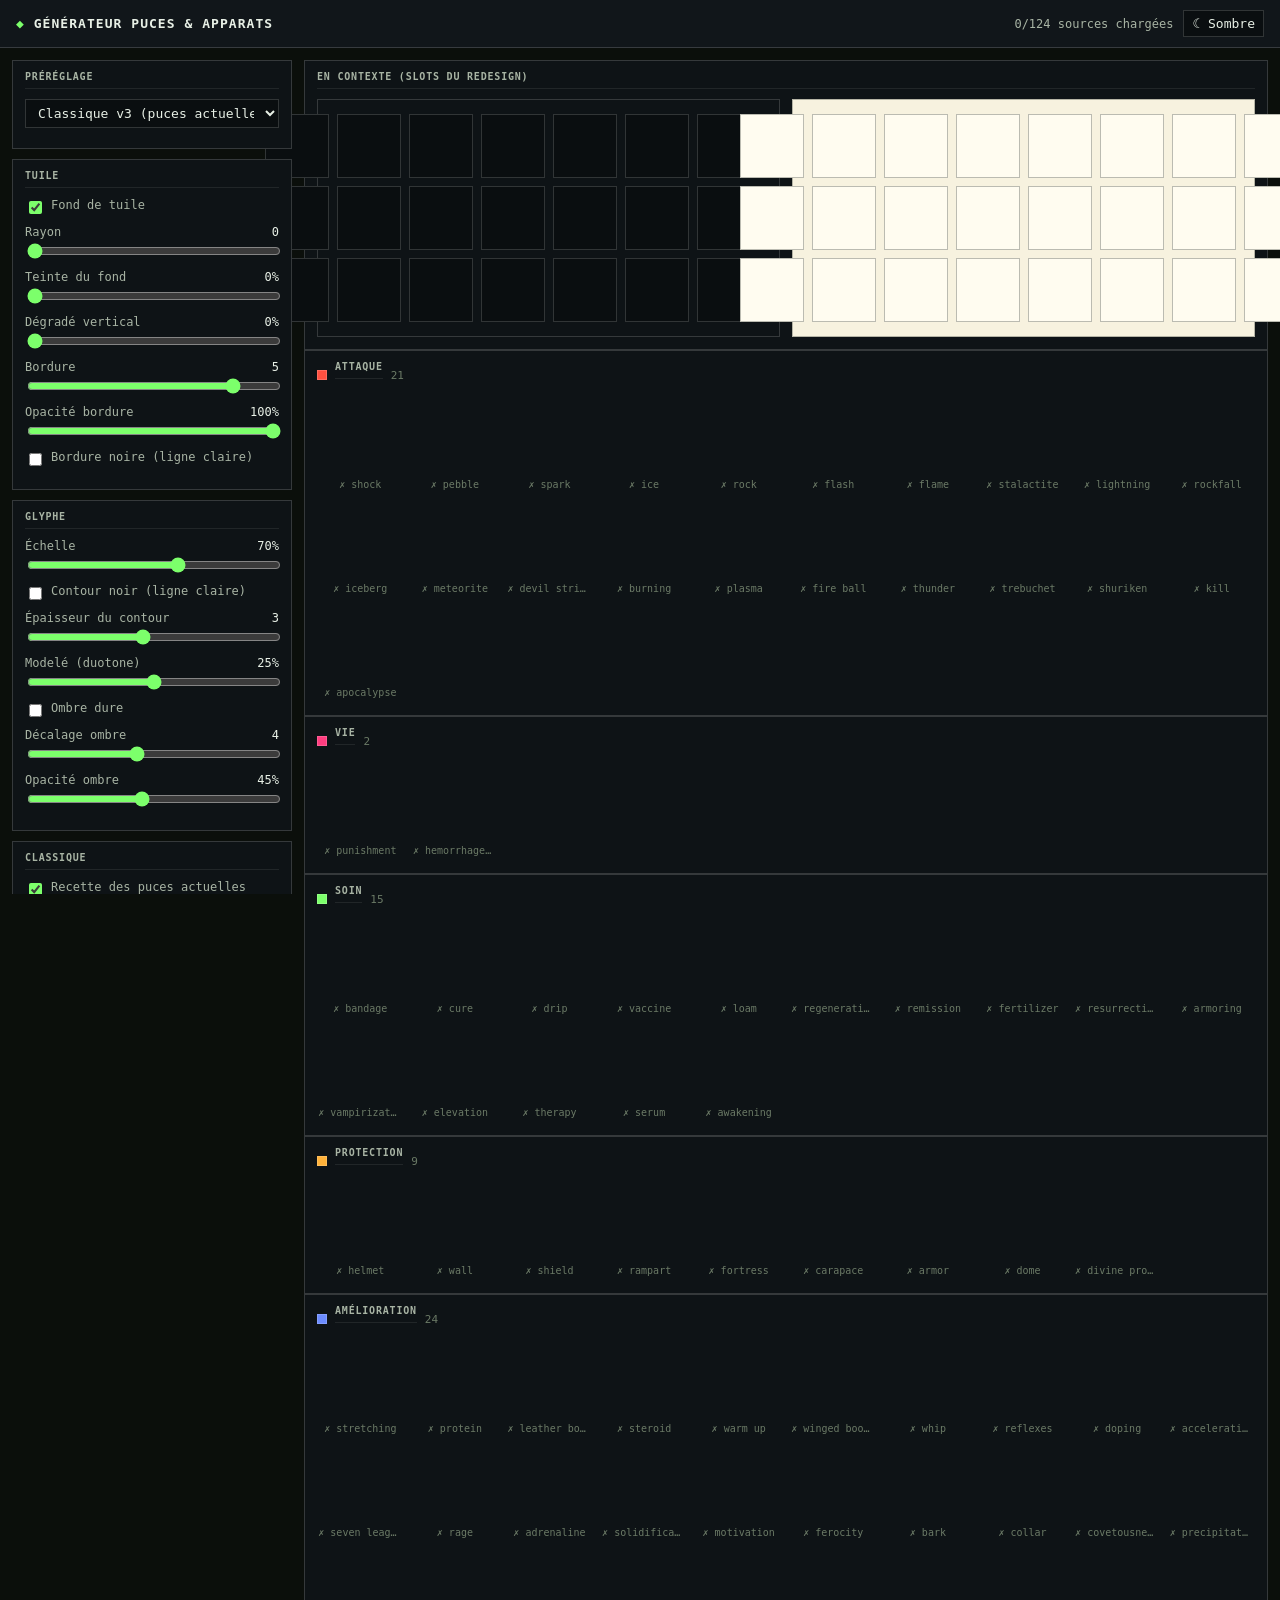
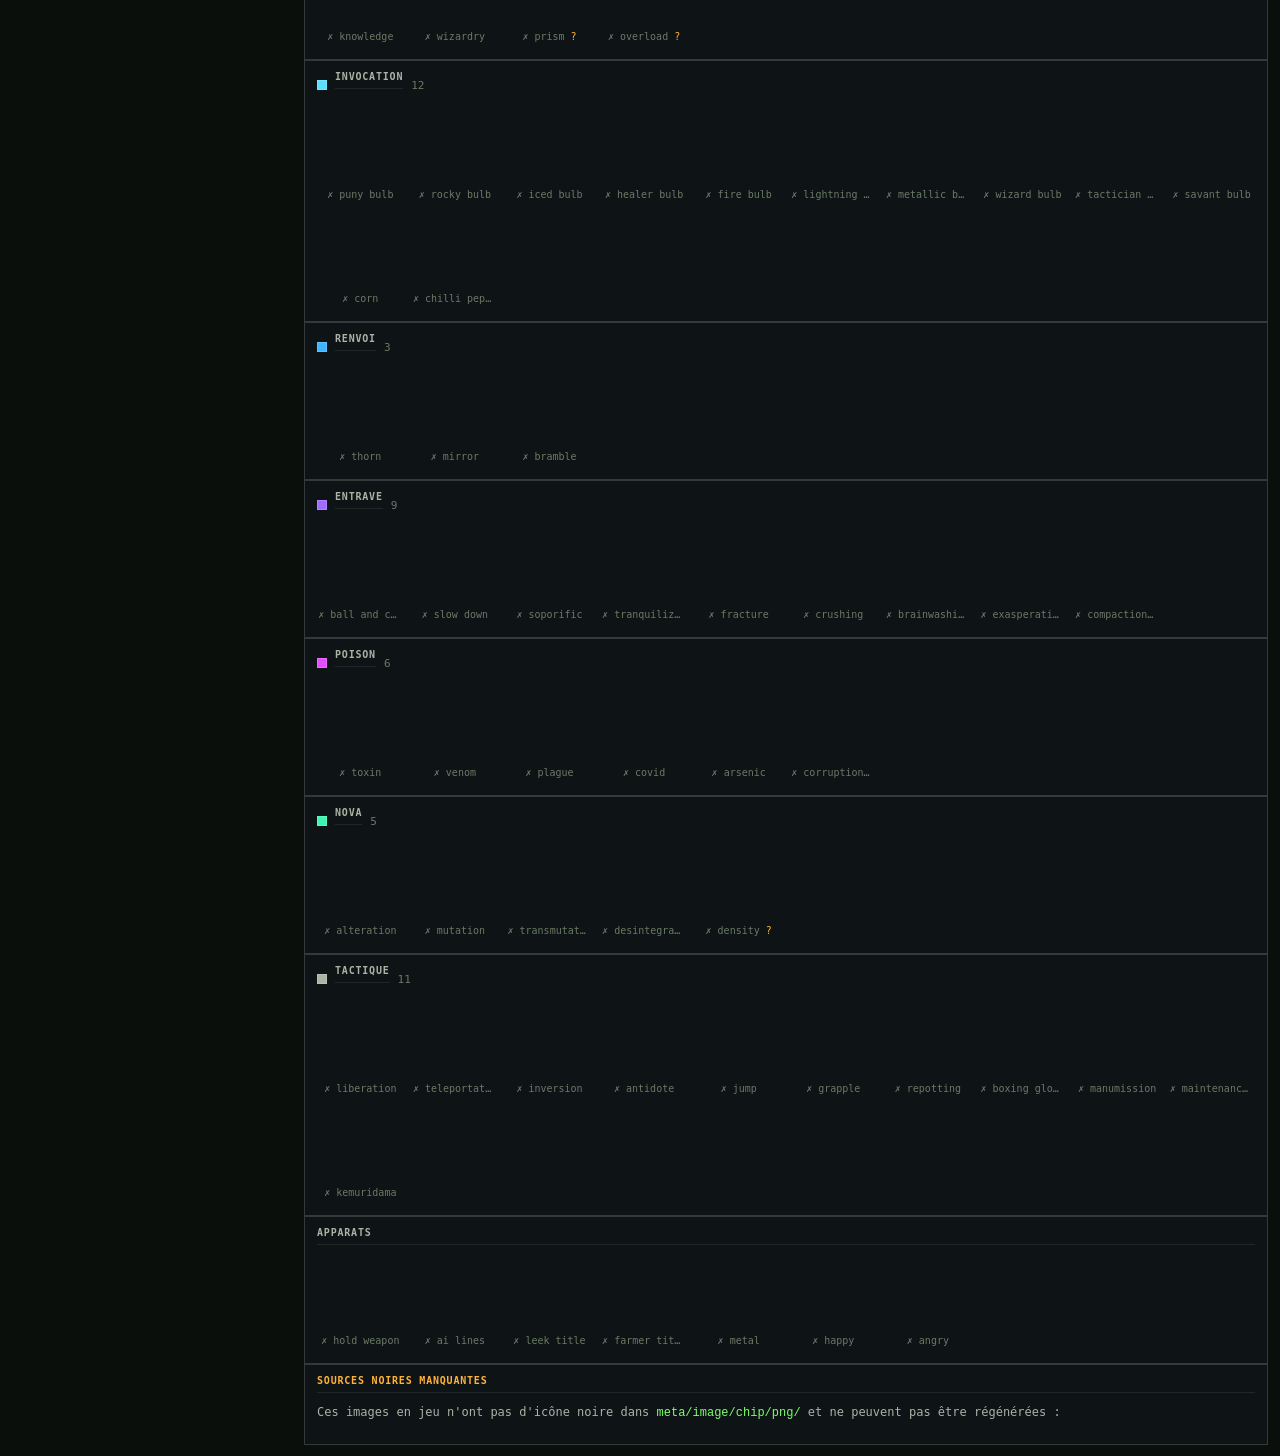
==== script/image-generator/index.html @ 31fc69b4 "feat(script): générateur web d'images de puces et d'apparats Remplace les scripts GIMP leekwars_chip" ====
<!DOCTYPE html>
<html lang="fr" data-theme="dark">
<head>
	<meta charset="utf-8">
	<meta name="viewport" content="width=device-width, initial-scale=1">
	<title>Leek Wars — Générateur puces & apparats</title>
	<link rel="stylesheet" href="style.css?v=15">
</head>
<body>
	<header>
		<h1><span class="accent">◆</span> GÉNÉRATEUR PUCES &amp; APPARATS</h1>
		<div class="header-actions">
			<span id="status"></span>
			<button id="theme-toggle" title="Basculer le thème de prévisualisation">☾ Sombre</button>
		</div>
	</header>

	<div class="layout">
		<aside>
			<section class="panel">
				<h2>Préréglage</h2>
				<div class="control">
					<select id="preset">
						<option value="classique">Classique v3 (puces actuelles, sans arrondi)</option>
						<option value="relief">Relief 3D (volume éclairé)</option>
						<option value="detoure">Détouré (comme armes/composants)</option>
						<option value="illustre">Illustré (halo + reflet)</option>
						<option value="ligne-claire">Ligne claire (contour noir)</option>
						<option value="pixel">Pixel (ombre dure + liseré)</option>
						<option value="plat">Plat</option>
						<option value="encadre">Encadré</option>
						<option value="immersif">Immersif</option>
					</select>
				</div>
			</section>

			<section class="panel">
				<h2>Tuile</h2>
				<div class="control checkbox"><label><input type="checkbox" id="p-bgOn" checked> Fond de tuile</label></div>
				<div class="control"><label>Rayon <output>2</output></label><input type="range" id="p-radius" min="0" max="16" step="1" value="2"></div>
				<div class="control"><label>Teinte du fond <output>13%</output></label><input type="range" id="p-bgTint" min="0" max="40" step="1" value="13"></div>
				<div class="control"><label>Dégradé vertical <output>0%</output></label><input type="range" id="p-bgGradient" min="0" max="20" step="1" value="0"></div>
				<div class="control"><label>Bordure <output>1.5</output></label><input type="range" id="p-borderWidth" min="0" max="6" step="0.5" value="1.5"></div>
				<div class="control"><label>Opacité bordure <output>90%</output></label><input type="range" id="p-borderAlpha" min="0" max="100" step="5" value="90"></div>
				<div class="control checkbox"><label><input type="checkbox" id="p-borderBlack"> Bordure noire (ligne claire)</label></div>
			</section>

			<section class="panel">
				<h2>Glyphe</h2>
				<div class="control"><label>Échelle <output>68%</output></label><input type="range" id="p-glyphScale" min="40" max="90" step="1" value="68"></div>
				<div class="control checkbox"><label><input type="checkbox" id="p-outlineOn" checked> Contour noir (ligne claire)</label></div>
				<div class="control"><label>Épaisseur du contour <output>3</output></label><input type="range" id="p-outlineWidth" min="0.5" max="6" step="0.5" value="3"></div>
				<div class="control"><label>Modelé (duotone) <output>22%</output></label><input type="range" id="p-duotone" min="0" max="50" step="1" value="22"></div>
				<div class="control checkbox"><label><input type="checkbox" id="p-shadowOn" checked> Ombre dure</label></div>
				<div class="control"><label>Décalage ombre <output>3</output></label><input type="range" id="p-shadowOffset" min="1" max="8" step="0.5" value="3"></div>
				<div class="control"><label>Opacité ombre <output>45%</output></label><input type="range" id="p-shadowAlpha" min="0" max="100" step="5" value="45"></div>
			</section>

			<section class="panel">
				<h2>Classique</h2>
				<div class="control checkbox"><label><input type="checkbox" id="p-classicOn" checked> Recette des puces actuelles</label></div>
				<div class="control"><label>Halo autour du glyphe <output>5</output></label><input type="range" id="p-haloWidth" min="0" max="12" step="0.5" value="5"></div>
				<div class="control"><label>Intensité du fond <output>52%</output></label><input type="range" id="p-bgPale" min="10" max="90" step="2" value="52"></div>
				<div class="control"><label>Cadre noir extérieur <output>2</output></label><input type="range" id="p-blackFrame" min="0" max="8" step="0.5" value="2"></div>
				<div class="control"><label>Coupe des coins (45°) <output>0</output></label><input type="range" id="p-cornerCut" min="0" max="30" step="1" value="0"></div>
				<div class="control checkbox"><label><input type="checkbox" id="p-cutBothCorners" checked> Couper les deux coins (sinon haut-gauche seul)</label></div>
				<div class="control checkbox"><label><input type="checkbox" id="p-pompCutInverted" checked> Apparats : coins opposés</label></div>
				<div class="control"><label>Apparats : échelle du glyphe <output>65%</output></label><input type="range" id="p-pompGlyphScale" min="35" max="90" step="1" value="65"></div>
				<div class="control"><label>Apparats : bordure <output>6</output></label><input type="range" id="p-pompBorderWidth" min="0" max="16" step="0.5" value="6"></div>
				<div class="control checkbox"><label><input type="checkbox" id="p-cropToContent" checked> Recadrer sur le contenu</label></div>
			</section>

			<section class="panel">
				<h2>Relief</h2>
				<div class="control checkbox"><label><input type="checkbox" id="p-reliefOn" checked> Volume éclairé</label></div>
				<div class="control"><label>Largeur du biseau <output>22%</output></label><input type="range" id="p-bevel" min="4" max="60" step="1" value="22"></div>
				<div class="control"><label>Force du relief <output>55%</output></label><input type="range" id="p-relief" min="5" max="100" step="5" value="55"></div>
				<div class="control"><label>Spéculaire <output>45%</output></label><input type="range" id="p-specular" min="0" max="100" step="5" value="45"></div>
			</section>

			<section class="panel">
				<h2>Artistique</h2>
				<div class="control"><label>Halo lumineux <output>55%</output></label><input type="range" id="p-glow" min="0" max="100" step="5" value="55"></div>
				<div class="control"><label>Éclat de bord <output>55%</output></label><input type="range" id="p-rimLight" min="0" max="100" step="5" value="55"></div>
				<div class="control"><label>Reflet diagonal <output>13%</output></label><input type="range" id="p-shine" min="0" max="40" step="1" value="13"></div>
				<div class="control"><label>Vignettage <output>22%</output></label><input type="range" id="p-vignette" min="0" max="100" step="5" value="22"></div>
				<div class="control checkbox"><label><input type="checkbox" id="p-innerLine" checked> Liseré intérieur clair</label></div>
			</section>

			<section class="panel">
				<h2>Détails</h2>
				<div class="control checkbox"><label><input type="checkbox" id="p-strip" checked> Liseré pointillé bas</label></div>
				<div class="control checkbox"><label><input type="checkbox" id="p-cornerBadge"> Carré de coin</label></div>
			</section>

			<section class="panel">
				<h2>Palette</h2>
				<div id="palette"></div>
				<button id="palette-reset" class="small">Réinitialiser la palette</button>
			</section>

			<section class="panel">
				<h2>Export</h2>
				<div class="control">
					<label>Taille</label>
					<select id="export-size">
						<option value="100" selected>100 × 100 (comme actuel)</option>
						<option value="200">200 × 200</option>
						<option value="320">320 × 320</option>
					</select>
				</div>
				<div class="control">
					<label>Thèmes</label>
					<select id="export-themes">
						<option value="both" selected>Les deux (dark/ + light/)</option>
						<option value="dark">Sombre seul</option>
						<option value="light">Clair seul</option>
					</select>
				</div>
				<button id="export-chips">Exporter les puces…</button>
				<button id="export-pomps">Exporter les apparats…</button>
				<button id="config-copy" class="small">Copier la config JSON</button>
				<button id="config-reset" class="small">Tout réinitialiser</button>
			</section>
		</aside>

		<main>
			<section class="panel" id="context-panel">
				<h2>En contexte (slots du redesign)</h2>
				<div class="context-row">
					<div class="context-board" data-ctx="dark"></div>
					<div class="context-board" data-ctx="light"></div>
				</div>
			</section>

			<div id="sections"></div>

			<section class="panel" id="pomp-section">
				<h2>Apparats</h2>
				<div class="grid" id="pomp-grid"></div>
			</section>

			<section class="panel warn" id="missing-panel">
				<h2>Sources noires manquantes</h2>
				<p>Ces images en jeu n'ont pas d'icône noire dans <code>meta/image/chip/png/</code> et ne peuvent pas être régénérées :</p>
				<p id="missing-list" class="missing"></p>
			</section>
		</main>
	</div>

	<dialog id="detail">
		<h2 id="detail-title"></h2>
		<div class="detail-previews">
			<figure><canvas id="detail-dark"></canvas><figcaption>Sombre</figcaption></figure>
			<figure><canvas id="detail-light"></canvas><figcaption>Clair</figcaption></figure>
		</div>
		<div class="detail-controls">
			<label>Catégorie <select id="detail-type"></select></label>
			<span id="detail-guess" class="guess-note"></span>
		</div>
		<div class="detail-actions">
			<button id="detail-dl-dark" class="small">PNG sombre</button>
			<button id="detail-dl-light" class="small">PNG clair</button>
			<button id="detail-close" class="small">Fermer</button>
		</div>
	</dialog>

	<!-- ?v= : bump après édition si le navigateur sert encore une version en cache -->
	<script src="data.js?v=15"></script>
	<script src="app.js?v=15"></script>
</body>
</html>
---- script/image-generator/style.css ----
/* Chrome de l'outil, aligné sur les jetons du redesign v3
   (client-develop/src/redesign/tokens.scss) : rayons à 0, profondeur par le trait. */

:root, :root[data-theme="dark"] {
	--bg: #0B0F0B;
	--bg-elev: #11161A;
	--bg-panel: #0E1316;
	--bg-input: #0A0E10;
	--line: rgba(255, 255, 255, 0.08);
	--line-strong: rgba(255, 255, 255, 0.16);
	--ink: #E8F0E6;
	--ink-2: #A8B4A4;
	--ink-3: #6B7A66;
	--green: #7CFF6B;
	--green-glow: rgba(124, 255, 107, 0.18);
	--amber: #FFB23A;
	--btn-text: #000;
}
:root[data-theme="light"] {
	--bg: #F2EEDF;
	--bg-elev: #FBF7E8;
	--bg-panel: #F7F2DF;
	--bg-input: #FFFCF0;
	--line: rgba(14, 20, 16, 0.12);
	--line-strong: rgba(14, 20, 16, 0.28);
	--ink: #0E1410;
	--ink-2: #4A5847;
	--ink-3: #7A8676;
	--green: #1F8A3B;
	--green-glow: rgba(31, 138, 59, 0.15);
	--amber: #C77A0E;
	--btn-text: #FBF7E8;
}

* { box-sizing: border-box; }
body {
	margin: 0;
	background: var(--bg);
	color: var(--ink);
	font-family: 'JetBrains Mono', 'DejaVu Sans Mono', monospace;
	font-size: 13px;
}

header {
	display: flex;
	align-items: center;
	justify-content: space-between;
	padding: 10px 16px;
	background: var(--bg-elev);
	border-bottom: 1.5px solid var(--line-strong);
	position: sticky;
	top: 0;
	z-index: 5;
}
h1 {
	font-size: 13px;
	letter-spacing: 0.08em;
	margin: 0;
}
.accent { color: var(--green); }
.header-actions { display: flex; gap: 10px; align-items: center; }
#status { color: var(--ink-2); font-size: 12px; }

.layout {
	display: grid;
	grid-template-columns: 280px 1fr;
	gap: 12px;
	padding: 12px;
	align-items: start;
}
aside {
	position: sticky;
	top: 54px;
	display: flex;
	flex-direction: column;
	gap: 10px;
	max-height: calc(100vh - 66px);
	overflow-y: auto;
}

.panel {
	background: var(--bg-panel);
	border: 1.5px solid var(--line-strong);
	padding: 10px 12px 12px;
}
.panel h2 {
	font-size: 10px;
	text-transform: uppercase;
	letter-spacing: 0.08em;
	color: var(--ink-2);
	margin: 0 0 10px;
	border-bottom: 1px solid var(--line);
	padding-bottom: 6px;
}
.panel.warn h2 { color: var(--amber); }
.panel p { color: var(--ink-2); font-size: 12px; }
.missing { color: var(--ink-3); }

.control { margin-bottom: 8px; }
.control label {
	display: flex;
	justify-content: space-between;
	color: var(--ink-2);
	font-size: 12px;
	margin-bottom: 2px;
}
.control output { color: var(--ink); }
.control input[type=range] { width: 100%; accent-color: var(--green); }
.control.checkbox label { justify-content: flex-start; gap: 6px; }
.control input[type=checkbox] { accent-color: var(--green); }
select, button {
	font: inherit;
	color: var(--ink);
	background: var(--bg-input);
	border: 1.5px solid var(--line-strong);
	border-radius: 0;
	padding: 5px 8px;
	width: 100%;
}
button { cursor: pointer; margin-top: 6px; }
button:hover { border-color: var(--green); }
button.small { font-size: 11px; padding: 3px 8px; }
#theme-toggle { width: auto; margin: 0; }

/* Palette */
.palette-row {
	display: flex;
	align-items: center;
	gap: 6px;
	margin-bottom: 4px;
}
.palette-row span { flex: 1; color: var(--ink-2); font-size: 12px; }
.palette-row input[type=color] {
	width: 26px;
	height: 20px;
	padding: 0;
	border: 1px solid var(--line-strong);
	background: none;
	cursor: pointer;
}

/* Grilles d'aperçu */
.grid {
	display: grid;
	grid-template-columns: repeat(auto-fill, minmax(84px, 1fr));
	gap: 8px;
}
.tile {
	display: flex;
	flex-direction: column;
	align-items: center;
	gap: 3px;
	cursor: pointer;
	padding: 4px 2px;
	border: 1px solid transparent;
}
.tile:hover { border-color: var(--green); background: var(--green-glow); }
.tile canvas { width: 72px; height: 72px; image-rendering: auto; }
.tile .name {
	font-size: 10px;
	color: var(--ink-3);
	text-align: center;
	overflow: hidden;
	text-overflow: ellipsis;
	white-space: nowrap;
	max-width: 84px;
}
.tile.guess .name::after { content: ' ?'; color: var(--amber); }
.section-head {
	display: flex;
	align-items: center;
	gap: 8px;
	margin: 0 0 10px;
}
.section-head .swatch {
	width: 10px;
	height: 10px;
	border: 1px solid var(--line-strong);
}
.section-head .count { color: var(--ink-3); font-size: 11px; }

/* Contexte : faux slots du redesign */
.context-row { display: flex; gap: 12px; flex-wrap: wrap; }
.context-board {
	flex: 1;
	min-width: 300px;
	padding: 14px;
	display: grid;
	grid-template-columns: repeat(8, 64px);   /* 24 puces sur 3 lignes */
	gap: 8px;
	justify-content: center;
	border: 1.5px solid;
}
.context-board[data-ctx=dark]  { background: #0E1316; border-color: rgba(255,255,255,0.16); }
.context-board[data-ctx=light] { background: #F7F2DF; border-color: rgba(14,20,16,0.28); }
.ctx-slot {
	width: 64px;
	height: 64px;
	display: grid;
	place-items: center;
	border: 1.5px solid;
}
.context-board[data-ctx=dark]  .ctx-slot { background: #0A0E10; border-color: rgba(255,255,255,0.16); }
.context-board[data-ctx=light] .ctx-slot { background: #FFFCF0; border-color: rgba(14,20,16,0.28); }
.ctx-slot canvas { width: 52px; height: 52px; }

/* Dialogue de détail */
dialog {
	background: var(--bg-panel);
	color: var(--ink);
	border: 1.5px solid var(--line-strong);
	padding: 16px;
	min-width: 420px;
}
dialog::backdrop { background: rgba(0, 0, 0, 0.6); }
dialog h2 { margin: 0 0 12px; font-size: 13px; }
.detail-previews { display: flex; gap: 16px; }
.detail-previews figure { margin: 0; text-align: center; }
.detail-previews figcaption { color: var(--ink-3); font-size: 11px; margin-top: 4px; }
.detail-previews canvas { width: 160px; height: 160px; border: 1px solid var(--line); }
#detail-dark  { background: #0B0F0B; }
#detail-light { background: #F2EEDF; }
.detail-controls { margin: 12px 0; display: flex; gap: 10px; align-items: center; }
.detail-controls label { display: flex; gap: 8px; align-items: center; color: var(--ink-2); }
.detail-controls select { width: auto; }
.guess-note { color: var(--amber); font-size: 11px; }
.detail-actions { display: flex; gap: 8px; }
.detail-actions button { width: auto; }

code { color: var(--green); }
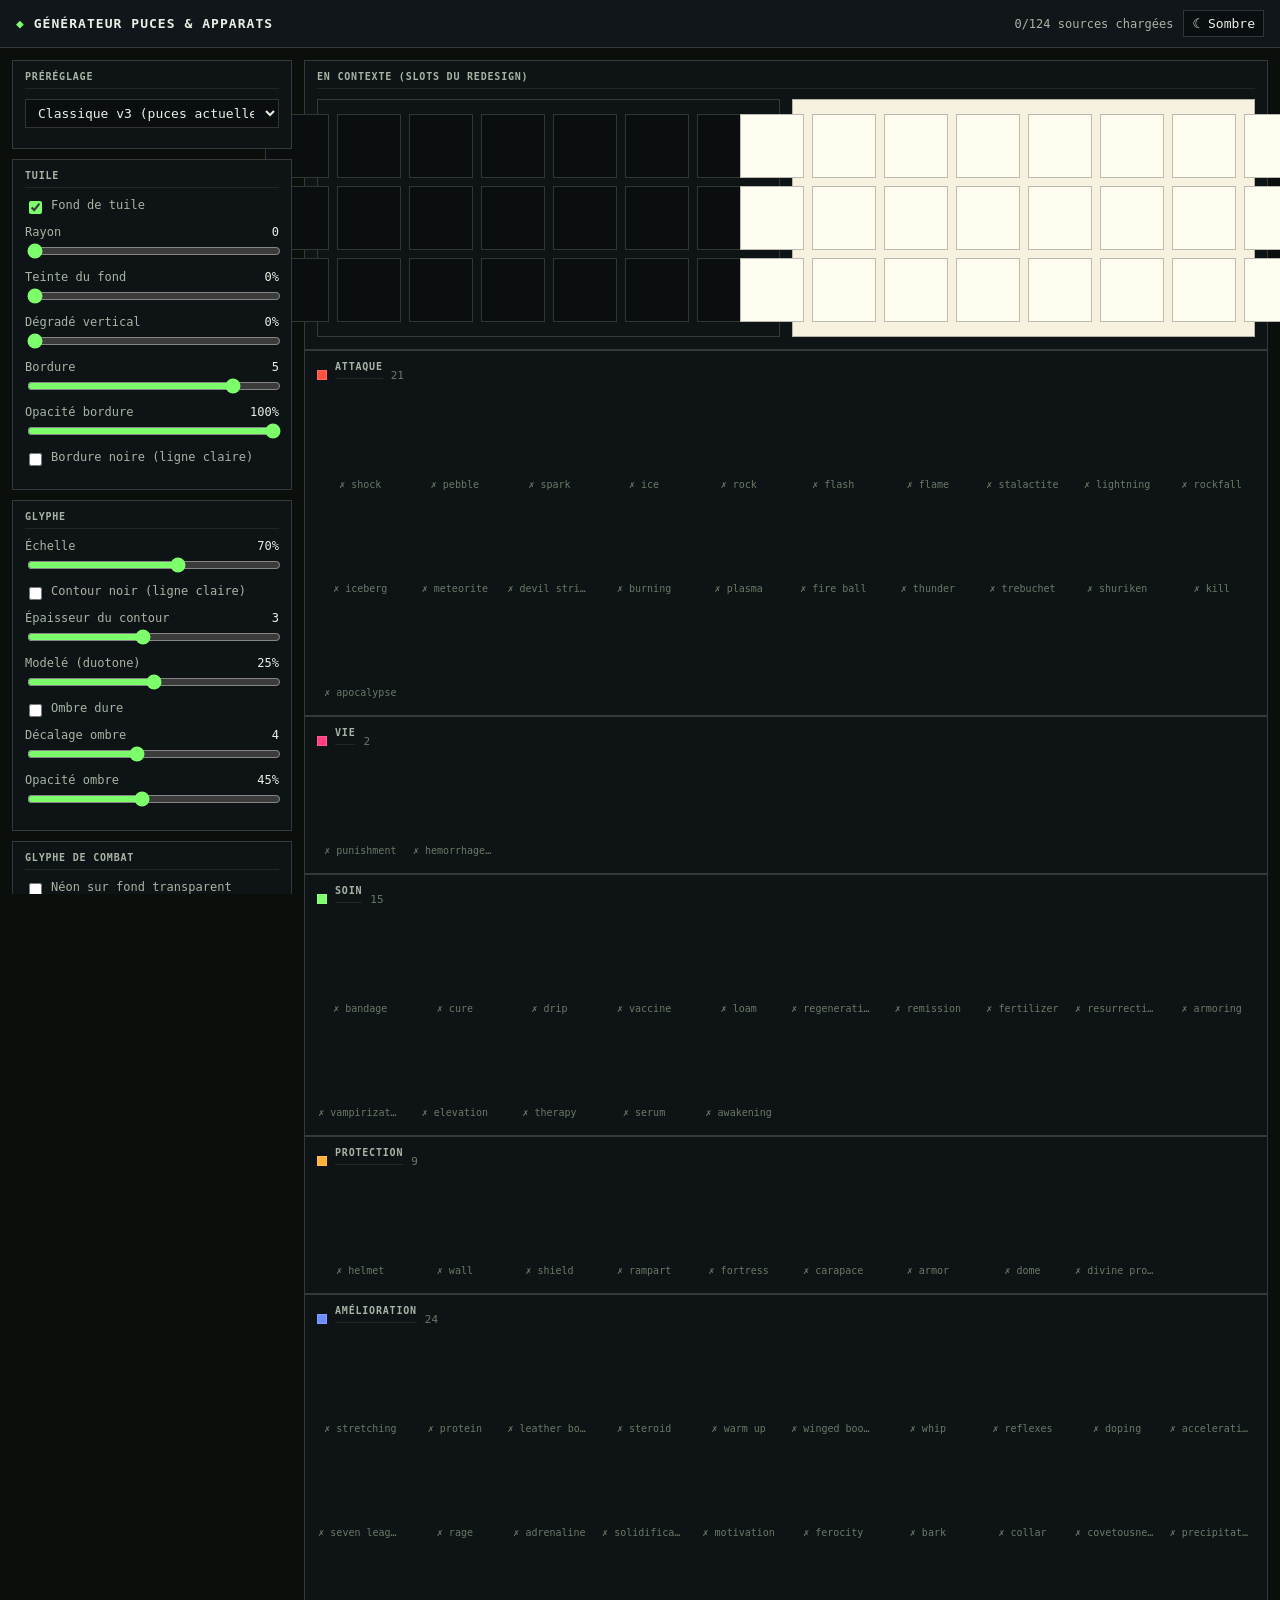
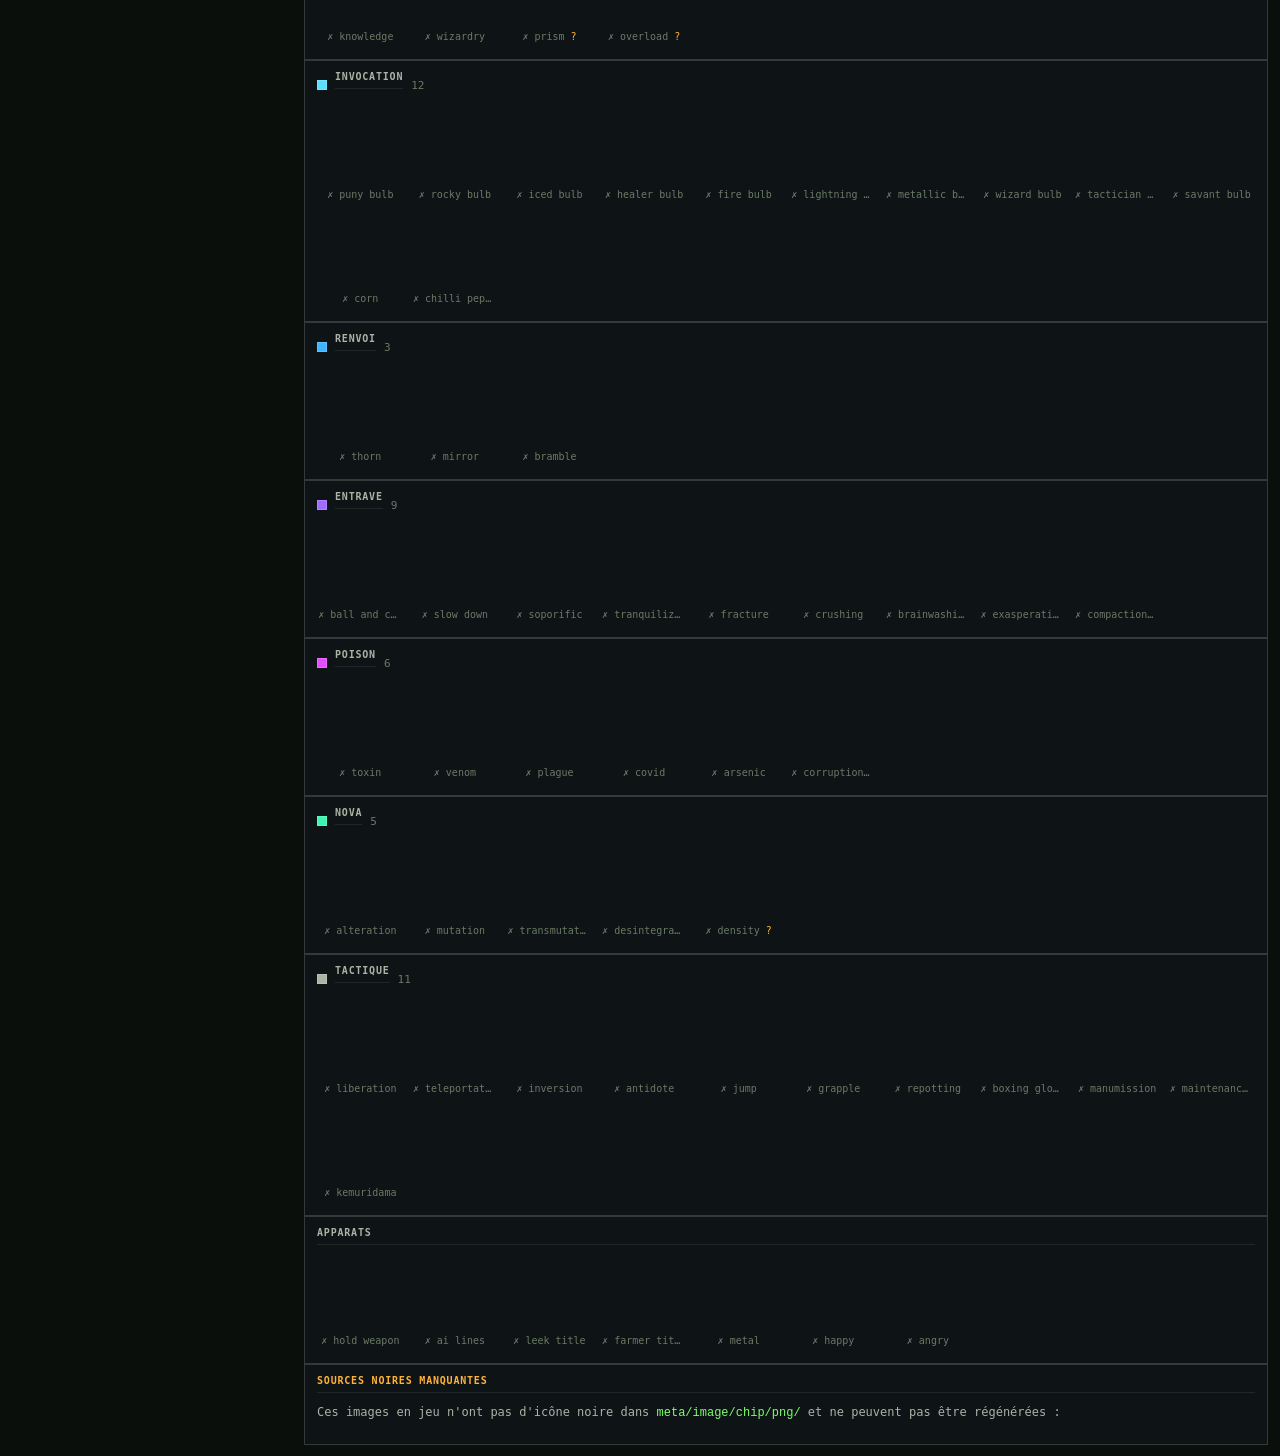
==== commit 2687766e: "feat(script): glyphes de combat dans le générateur d'images Les images qui flottent au-dessus des ci" ====
--- a/script/image-generator/index.html
+++ b/script/image-generator/index.html
@@ -4,7 +4,7 @@
 	<meta charset="utf-8">
 	<meta name="viewport" content="width=device-width, initial-scale=1">
 	<title>Leek Wars — Générateur puces & apparats</title>
-	<link rel="stylesheet" href="style.css?v=15">
+	<link rel="stylesheet" href="style.css?v=29">
 </head>
 <body>
 	<header>
@@ -21,6 +21,7 @@
 				<h2>Préréglage</h2>
 				<div class="control">
 					<select id="preset">
+						<option value="glyphe">Glyphe de combat (néon pixelisé)</option>
 						<option value="classique">Classique v3 (puces actuelles, sans arrondi)</option>
 						<option value="relief">Relief 3D (volume éclairé)</option>
 						<option value="detoure">Détouré (comme armes/composants)</option>
@@ -54,6 +55,19 @@
 				<div class="control checkbox"><label><input type="checkbox" id="p-shadowOn" checked> Ombre dure</label></div>
 				<div class="control"><label>Décalage ombre <output>3</output></label><input type="range" id="p-shadowOffset" min="1" max="8" step="0.5" value="3"></div>
 				<div class="control"><label>Opacité ombre <output>45%</output></label><input type="range" id="p-shadowAlpha" min="0" max="100" step="5" value="45"></div>
+			</section>
+
+			<section class="panel">
+				<h2>Glyphe de combat</h2>
+				<div class="control checkbox"><label><input type="checkbox" id="p-glyphMode"> Néon sur fond transparent</label></div>
+				<div class="control"><label>Pixelisation (0 = aucune) <output>28</output></label><input type="range" id="p-pixelLevel" min="0" max="80" step="1" value="28"></div>
+				<div class="control"><label>Épaisseur du tube <output>7</output></label><input type="range" id="p-neonWidth" min="0.5" max="14" step="0.5" value="7"></div>
+				<div class="control"><label>Portée de la lueur <output>4.5</output></label><input type="range" id="p-neonGlow" min="1" max="30" step="0.5" value="4.5"></div>
+				<div class="control"><label>Intensité de la lueur <output>70%</output></label><input type="range" id="p-neonGlowAlpha" min="0" max="100" step="5" value="70"></div>
+				<div class="control"><label>Taille du glyphe <output>70%</output></label><input type="range" id="p-glyphNeonScale" min="40" max="95" step="1" value="70"></div>
+				<div class="control"><label>Saturation de la teinte <output>70%</output></label><input type="range" id="p-neonVivid" min="0" max="100" step="5" value="70"></div>
+				<div class="control"><label>Cœur blanc <output>90%</output></label><input type="range" id="p-neonCore" min="0" max="100" step="5" value="90"></div>
+				<div class="control"><label>Blancheur du cœur <output>60%</output></label><input type="range" id="p-neonWhiteBoost" min="0" max="200" step="10" value="60"></div>
 			</section>
 
 			<section class="panel">
@@ -133,6 +147,11 @@
 				</div>
 			</section>
 
+			<section class="panel" id="combat-panel" hidden>
+				<h2>En combat (glyphes flottant au-dessus des cibles)</h2>
+				<div class="combat-board"></div>
+			</section>
+
 			<div id="sections"></div>
 
 			<section class="panel" id="pomp-section">
@@ -166,7 +185,7 @@
 	</dialog>
 
 	<!-- ?v= : bump après édition si le navigateur sert encore une version en cache -->
-	<script src="data.js?v=15"></script>
-	<script src="app.js?v=15"></script>
+	<script src="data.js?v=29"></script>
+	<script src="app.js?v=29"></script>
 </body>
 </html>
--- a/script/image-generator/style.css
+++ b/script/image-generator/style.css
@@ -228,3 +228,22 @@
 .detail-actions button { width: auto; }
 
 code { color: var(--green); }
+
+/* Mise en situation des glyphes : sol de la map de combat */
+.combat-board {
+	background-image: url('/client/public/image/map/arena_pattern.png');
+	background-repeat: repeat;
+	background-size: 160px;
+	padding: 20px;
+	display: flex;
+	flex-wrap: wrap;
+	gap: 14px;
+	justify-content: center;
+	align-items: center;
+	border: 1.5px solid var(--line-strong);
+	/* Le sol est clair : on l'assombrit pour retrouver l'ambiance d'un combat
+	   et laisser le néon ressortir, comme en jeu. */
+	box-shadow: inset 0 0 0 2000px rgba(10, 16, 12, 0.45);
+}
+.combat-board canvas { width: 76px; height: 76px; }
+.combat-board .big { width: 128px; height: 128px; }
